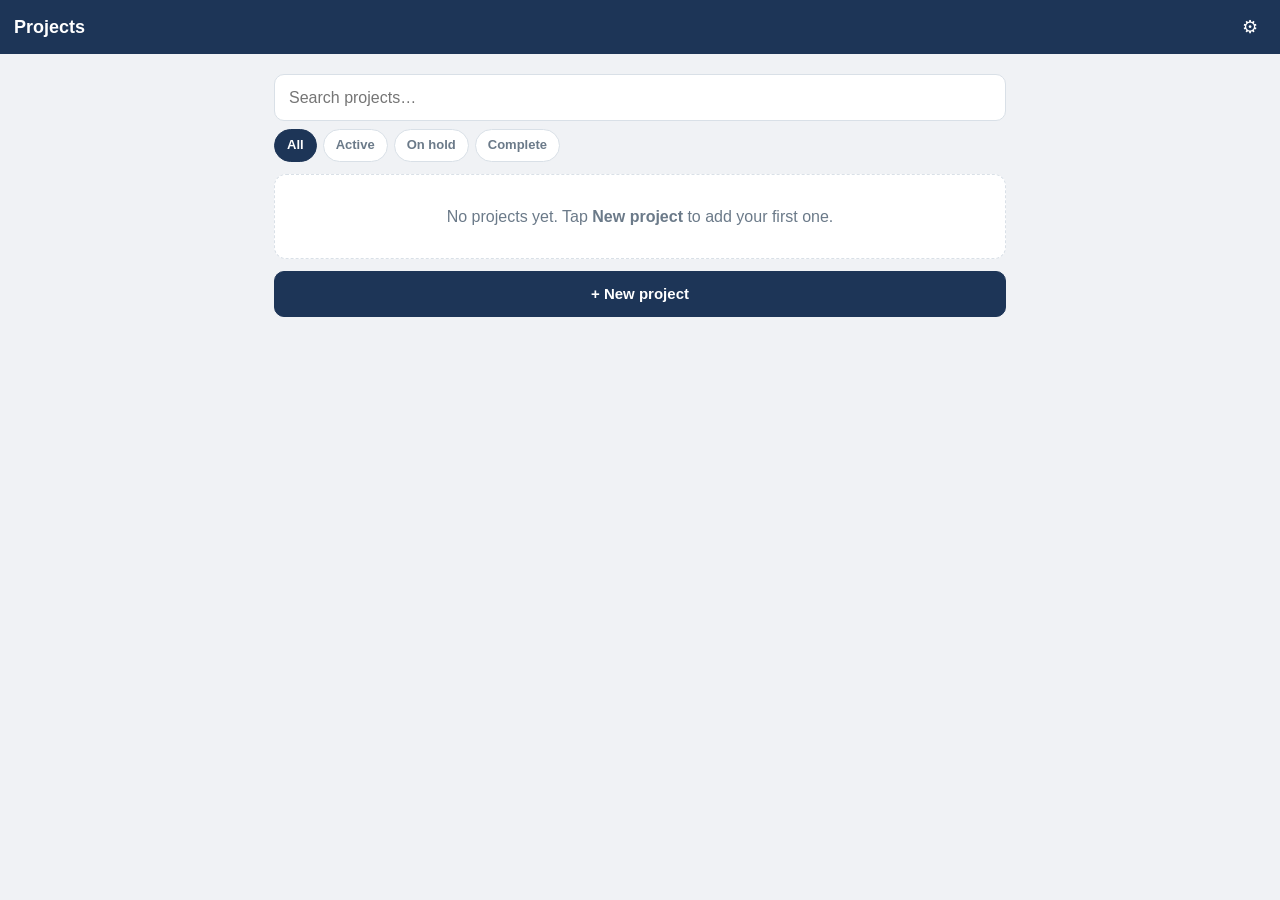
==== index.html @ 773fd5af "Add Project Review PWA: projects DB, sectioned reviews, camera, dictation, tidy, form export Install" ====
<!DOCTYPE html>
<html lang="en">
<head>
  <meta charset="utf-8">
  <meta name="viewport" content="width=device-width, initial-scale=1, viewport-fit=cover">
  <meta name="theme-color" content="#1d3557">
  <meta name="description" content="Standardised project review capture and export — camera, dictation, tidy notes.">
  <title>Project Review</title>
  <link rel="manifest" href="manifest.webmanifest">
  <link rel="stylesheet" href="css/styles.css">
  <link rel="apple-touch-icon" href="icons/icon-192.png">
  <link rel="icon" type="image/png" href="icons/icon-192.png">
</head>
<body>
  <header class="app-header">
    <button id="backBtn" class="icon-btn hidden" aria-label="Back">&#8592;</button>
    <h1 id="screenTitle">Projects</h1>
    <button id="settingsBtn" class="icon-btn" aria-label="Settings">&#9881;</button>
  </header>

  <main id="view" class="view"></main>

  <div id="toast" class="toast hidden"></div>

  <script src="js/db.js"></script>
  <script src="js/tidy.js"></script>
  <script src="js/dictation.js"></script>
  <script src="js/export.js"></script>
  <script src="js/app.js"></script>
  <script>
    if ('serviceWorker' in navigator) {
      window.addEventListener('load', () => {
        navigator.serviceWorker.register('./sw.js').catch(() => {});
      });
    }
  </script>
</body>
</html>
---- css/styles.css ----
/* Project Review — mobile-first styles */
* { box-sizing: border-box; margin: 0; padding: 0; }

:root {
  --navy: #1d3557;
  --navy-2: #2b4a75;
  --accent: #e63946;
  --bg: #f0f2f5;
  --card: #ffffff;
  --ink: #16212e;
  --muted: #6b7a89;
  --line: #d9e0e7;
  --green: #2a9d8f;
  --amber: #e9a13b;
}

html { -webkit-text-size-adjust: 100%; }
body {
  font: 16px/1.45 -apple-system, "Segoe UI", Roboto, Helvetica, Arial, sans-serif;
  background: var(--bg);
  color: var(--ink);
  min-height: 100vh;
}

.hidden { display: none !important; }
.muted { color: var(--muted); }
.small { font-size: 13px; }
.center { text-align: center; }

/* ---------- header ---------- */
.app-header {
  position: sticky; top: 0; z-index: 20;
  display: flex; align-items: center; gap: 8px;
  background: var(--navy); color: #fff;
  padding: calc(env(safe-area-inset-top, 0px) + 12px) 14px 12px;
}
.app-header h1 {
  flex: 1; font-size: 18px; font-weight: 600;
  overflow: hidden; text-overflow: ellipsis; white-space: nowrap;
}
.icon-btn {
  font: inherit; font-size: 18px; line-height: 1;
  background: none; border: 0; color: inherit; cursor: pointer;
  padding: 6px 8px; border-radius: 8px;
}
.app-header .icon-btn:active { background: rgba(255, 255, 255, 0.15); }

/* ---------- layout ---------- */
.view {
  max-width: 760px; margin: 0 auto;
  padding: 14px 14px calc(env(safe-area-inset-bottom, 0px) + 40px);
}

.card {
  background: var(--card);
  border: 1px solid var(--line);
  border-radius: 12px;
  padding: 14px;
  margin-bottom: 12px;
}
.card-head { display: flex; justify-content: space-between; align-items: center; margin-bottom: 8px; }

.section-label {
  font-size: 13px; text-transform: uppercase; letter-spacing: 0.06em;
  color: var(--muted); margin: 18px 2px 8px;
}

.empty {
  text-align: center; color: var(--muted);
  padding: 30px 10px; background: var(--card);
  border: 1px dashed var(--line); border-radius: 12px; margin-bottom: 12px;
}

/* ---------- buttons ---------- */
.btn {
  font: inherit; font-size: 15px; font-weight: 600;
  background: #fff; color: var(--navy);
  border: 1px solid var(--line); border-radius: 10px;
  padding: 11px 16px; cursor: pointer;
  display: inline-flex; align-items: center; justify-content: center; gap: 6px;
}
.btn:active { transform: scale(0.99); }
.btn.primary { background: var(--navy); border-color: var(--navy); color: #fff; }
.btn.danger { background: #fff; border-color: #e5b4b8; color: var(--accent); }
.btn.small { padding: 7px 12px; font-size: 13.5px; border-radius: 8px; }
.btn.block { display: flex; width: 100%; margin-bottom: 10px; }
.btn:disabled { opacity: 0.6; cursor: default; }

.mic-btn.recording {
  background: var(--accent); border-color: var(--accent); color: #fff;
  animation: pulse 1.4s infinite;
}
@keyframes pulse {
  0%, 100% { box-shadow: 0 0 0 0 rgba(230, 57, 70, 0.35); }
  50% { box-shadow: 0 0 0 8px rgba(230, 57, 70, 0); }
}

/* ---------- toolbar / chips ---------- */
.toolbar { margin-bottom: 12px; }
.toolbar input[type="search"] {
  width: 100%; font: inherit; padding: 11px 14px;
  border: 1px solid var(--line); border-radius: 10px; background: #fff;
  margin-bottom: 8px;
}
.chips { display: flex; gap: 6px; flex-wrap: wrap; }
.chip {
  font: inherit; font-size: 13px; font-weight: 600;
  padding: 6px 12px; border-radius: 999px;
  border: 1px solid var(--line); background: #fff; color: var(--muted);
  cursor: pointer;
}
.chip.active { background: var(--navy); border-color: var(--navy); color: #fff; }

/* ---------- list rows ---------- */
.list { margin-bottom: 4px; }
.row-card {
  display: flex; gap: 10px; align-items: center;
  text-decoration: none; color: inherit;
}
.row-card:active { background: #f7f9fb; }
.row-main { flex: 1; min-width: 0; }
.row-title { font-weight: 650; margin-bottom: 1px; }
.row-sub { font-size: 13.5px; color: #43556a; }
.row-side { display: flex; flex-direction: column; align-items: flex-end; gap: 5px; }
.chev { color: var(--muted); font-size: 22px; }

.pill {
  font-size: 11.5px; font-weight: 700; letter-spacing: 0.03em;
  padding: 3px 9px; border-radius: 999px; white-space: nowrap;
}
.pill-active { background: #e3f3f1; color: var(--green); }
.pill-onhold { background: #fbf0dd; color: #a86d14; }
.pill-complete { background: #e7ebf1; color: #4b5c72; }

.kv { display: flex; gap: 10px; padding: 4px 0; font-size: 14.5px; }
.kv span { color: var(--muted); min-width: 92px; }
.kv strong { font-weight: 500; }

/* ---------- forms ---------- */
.form label { display: block; font-size: 13.5px; font-weight: 600; color: #33465c; margin-bottom: 12px; }
.form input:not([type="checkbox"]), .form select, .form textarea {
  display: block; width: 100%; font: inherit; font-size: 16px;
  margin-top: 4px; padding: 10px 12px;
  border: 1px solid var(--line); border-radius: 9px; background: #fff;
}
.form input:focus, .form select:focus, .form textarea:focus,
.sec-title:focus, .sec-notes:focus {
  outline: 2px solid var(--navy-2); outline-offset: 0;
}
.form .check { display: flex; align-items: center; gap: 8px; font-size: 15px; }
.form .check input { width: 20px; height: 20px; }
.grid-2 { display: grid; grid-template-columns: 1fr 1fr; gap: 0 12px; }
.settings-sub { font-size: 15px; margin: 6px 0 6px; color: var(--navy); }

/* ---------- review sections ---------- */
.section-head { display: flex; align-items: center; gap: 2px; margin-bottom: 8px; }
.sec-title {
  flex: 1; font: inherit; font-size: 16px; font-weight: 650;
  border: 0; border-bottom: 2px solid var(--line);
  padding: 6px 2px; background: transparent; min-width: 0;
}
.section-head .icon-btn { color: var(--muted); font-size: 15px; }
.sec-notes {
  width: 100%; font: inherit; font-size: 15px;
  border: 1px solid var(--line); border-radius: 9px;
  padding: 10px 12px; resize: vertical; min-height: 90px;
}
.dict-bar { display: flex; align-items: center; gap: 8px; flex-wrap: wrap; margin: 8px 0 10px; }
.interim { font-style: italic; flex: 1; min-width: 120px; }

.photo-row { display: flex; gap: 10px; flex-wrap: wrap; margin-bottom: 10px; }
.photo-thumb { position: relative; width: 132px; }
.photo-thumb img {
  width: 132px; height: 100px; object-fit: cover;
  border-radius: 8px; border: 1px solid var(--line); display: block;
}
.photo-thumb .thumb-del {
  position: absolute; top: 4px; right: 4px;
  width: 24px; height: 24px; border-radius: 50%;
  border: 0; background: rgba(22, 33, 46, 0.75); color: #fff;
  font-size: 12px; cursor: pointer; line-height: 1;
}
.photo-caption {
  width: 100%; font: inherit; font-size: 12px;
  border: 0; border-bottom: 1px solid var(--line);
  padding: 4px 2px; margin-top: 2px; background: transparent;
}
.photo-add { margin-bottom: 4px; }
.photo-add input { display: none; }

.actions { margin-top: 18px; }

/* ---------- toast ---------- */
.toast {
  position: fixed; left: 50%; bottom: calc(env(safe-area-inset-bottom, 0px) + 24px);
  transform: translateX(-50%);
  background: var(--ink); color: #fff;
  font-size: 14px; padding: 10px 18px; border-radius: 999px;
  box-shadow: 0 4px 16px rgba(0, 0, 0, 0.25);
  z-index: 50; max-width: 90vw; text-align: center;
}

@media (min-width: 700px) {
  .view { padding-top: 20px; }
  .photo-thumb { width: 160px; }
  .photo-thumb img { width: 160px; height: 120px; }
}
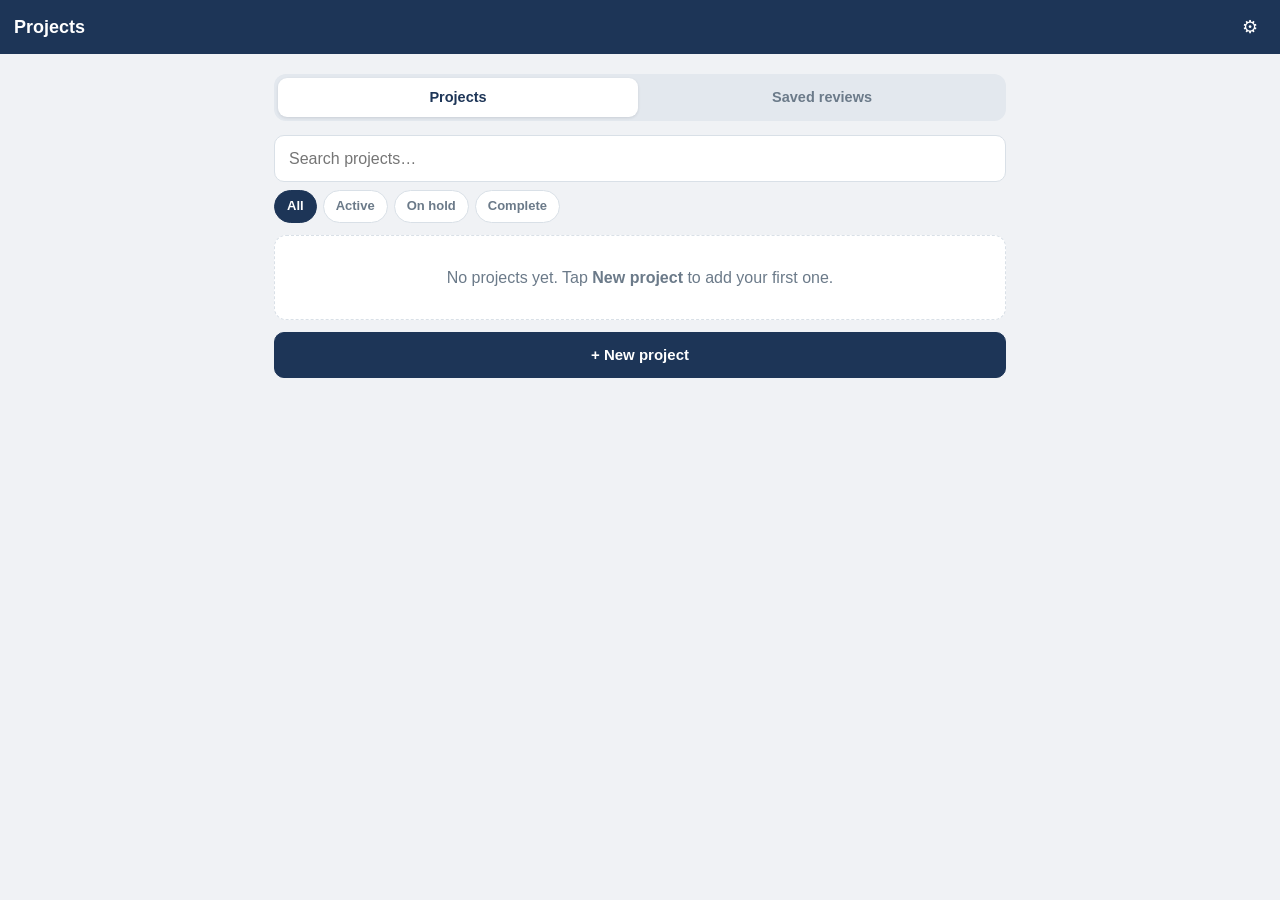
==== commit e20d0cc2: "Add photos to Next steps and a photo annotation (sketch) editor Next steps photos: - The Next steps " ====
--- a/index.html
+++ b/index.html
@@ -25,6 +25,7 @@
   <script src="js/db.js"></script>
   <script src="js/tidy.js"></script>
   <script src="js/dictation.js"></script>
+  <script src="js/photoedit.js"></script>
   <script src="js/export.js"></script>
   <script src="js/app.js"></script>
   <script>
--- a/css/styles.css
+++ b/css/styles.css
@@ -111,6 +111,18 @@
 }
 .chip.active { background: var(--navy); border-color: var(--navy); color: #fff; }
 
+/* ---------- home tabs (Projects / Saved reviews) ---------- */
+.tabs {
+  display: flex; gap: 4px; padding: 4px;
+  background: #e3e8ee; border-radius: 12px; margin-bottom: 14px;
+}
+.tab {
+  flex: 1; text-align: center; text-decoration: none;
+  font-size: 14.5px; font-weight: 650; color: var(--muted);
+  padding: 9px 8px; border-radius: 9px;
+}
+.tab.active { background: #fff; color: var(--navy); box-shadow: 0 1px 3px rgba(22, 33, 46, 0.12); }
+
 /* ---------- list rows ---------- */
 .list { margin-bottom: 4px; }
 .row-card {
@@ -151,6 +163,30 @@
 .form .check input { width: 20px; height: 20px; }
 .grid-2 { display: grid; grid-template-columns: 1fr 1fr; gap: 0 12px; }
 .settings-sub { font-size: 15px; margin: 6px 0 6px; color: var(--navy); }
+.app-link {
+  display: block; word-break: break-all;
+  font-size: 14px; color: var(--navy-2); font-weight: 600;
+  padding: 10px 12px; margin-bottom: 10px;
+  background: #f1f4f7; border: 1px solid var(--line); border-radius: 9px;
+  text-decoration: none;
+}
+.link-actions { display: flex; gap: 8px; }
+.link-actions .btn { flex: 1; text-decoration: none; }
+
+.form .field { margin-bottom: 12px; }
+.form .field-label { display: block; font-size: 13.5px; font-weight: 600; color: #33465c; margin-bottom: 6px; }
+.chip-list { display: flex; flex-wrap: wrap; gap: 6px; margin-bottom: 8px; min-height: 26px; }
+.reviewer-chip {
+  display: inline-flex; align-items: center; gap: 7px;
+  background: var(--navy); border-color: var(--navy); color: #fff;
+  cursor: default;
+}
+.chip-remove {
+  display: inline-flex; align-items: center; justify-content: center;
+  width: 17px; height: 17px; border-radius: 50%; padding: 0;
+  border: 0; background: rgba(255, 255, 255, 0.25); color: #fff;
+  font-size: 10px; line-height: 1; cursor: pointer;
+}
 
 /* ---------- review sections ---------- */
 .section-head { display: flex; align-items: center; gap: 2px; margin-bottom: 8px; }
@@ -174,12 +210,16 @@
   width: 132px; height: 100px; object-fit: cover;
   border-radius: 8px; border: 1px solid var(--line); display: block;
 }
-.photo-thumb .thumb-del {
-  position: absolute; top: 4px; right: 4px;
+.photo-thumb .thumb-btns {
+  position: absolute; top: 4px; right: 4px; display: flex; gap: 4px;
+}
+.photo-thumb .thumb-btns button {
   width: 24px; height: 24px; border-radius: 50%;
   border: 0; background: rgba(22, 33, 46, 0.75); color: #fff;
   font-size: 12px; cursor: pointer; line-height: 1;
-}
+  display: flex; align-items: center; justify-content: center;
+}
+.photo-thumb .thumb-edit { background: rgba(29, 53, 87, 0.85); }
 .photo-caption {
   width: 100%; font: inherit; font-size: 12px;
   border: 0; border-bottom: 1px solid var(--line);
@@ -189,6 +229,19 @@
 .photo-add input { display: none; }
 
 .actions { margin-top: 18px; }
+
+/* ---------- read-only review preview ---------- */
+.preview-actions {
+  display: flex; gap: 8px; flex-wrap: wrap; margin-bottom: 12px;
+}
+.preview-actions .btn { flex: 1; min-width: 130px; }
+.preview-frame {
+  background: #fff; border: 1px solid var(--line); border-radius: 12px;
+  overflow: hidden;
+}
+.preview-frame iframe {
+  display: block; width: 100%; border: 0; min-height: 60vh;
+}
 
 /* ---------- toast ---------- */
 .toast {
@@ -205,3 +258,44 @@
   .photo-thumb { width: 160px; }
   .photo-thumb img { width: 160px; height: 120px; }
 }
+
+/* ---------- photo annotation editor ---------- */
+.pe-overlay {
+  position: fixed; inset: 0; z-index: 100;
+  background: #10151c; color: #fff;
+  display: flex; flex-direction: column;
+}
+.pe-toolbar {
+  display: flex; align-items: center; gap: 10px;
+  padding: calc(env(safe-area-inset-top, 0px) + 10px) 12px 10px;
+  background: #1d2530;
+}
+.pe-toolbar.pe-bottom {
+  padding: 10px 12px calc(env(safe-area-inset-bottom, 0px) + 10px);
+  justify-content: space-between; flex-wrap: wrap;
+}
+.pe-top .pe-title { flex: 1; text-align: center; font-weight: 600; }
+.pe-btn {
+  font: inherit; font-size: 14px; font-weight: 600;
+  background: #2c3947; color: #fff; border: 0; border-radius: 8px;
+  padding: 9px 14px; cursor: pointer;
+}
+.pe-btn.pe-primary { background: var(--accent); }
+.pe-stage {
+  flex: 1; min-height: 0; display: flex; align-items: center; justify-content: center;
+  padding: 8px; overflow: hidden;
+}
+.pe-canvas { touch-action: none; background: #000; border-radius: 4px; }
+.pe-tools { display: flex; gap: 6px; }
+.pe-tool {
+  width: 42px; height: 40px; font-size: 18px; line-height: 1;
+  background: #2c3947; color: #fff; border: 2px solid transparent; border-radius: 8px;
+  cursor: pointer;
+}
+.pe-tool.active { border-color: #fff; background: #3a4a5c; }
+.pe-colors { display: flex; gap: 6px; }
+.pe-color {
+  width: 30px; height: 30px; border-radius: 50%;
+  border: 2px solid rgba(255, 255, 255, 0.4); cursor: pointer;
+}
+.pe-color.active { border-color: #fff; box-shadow: 0 0 0 2px #10151c, 0 0 0 4px #fff; }
